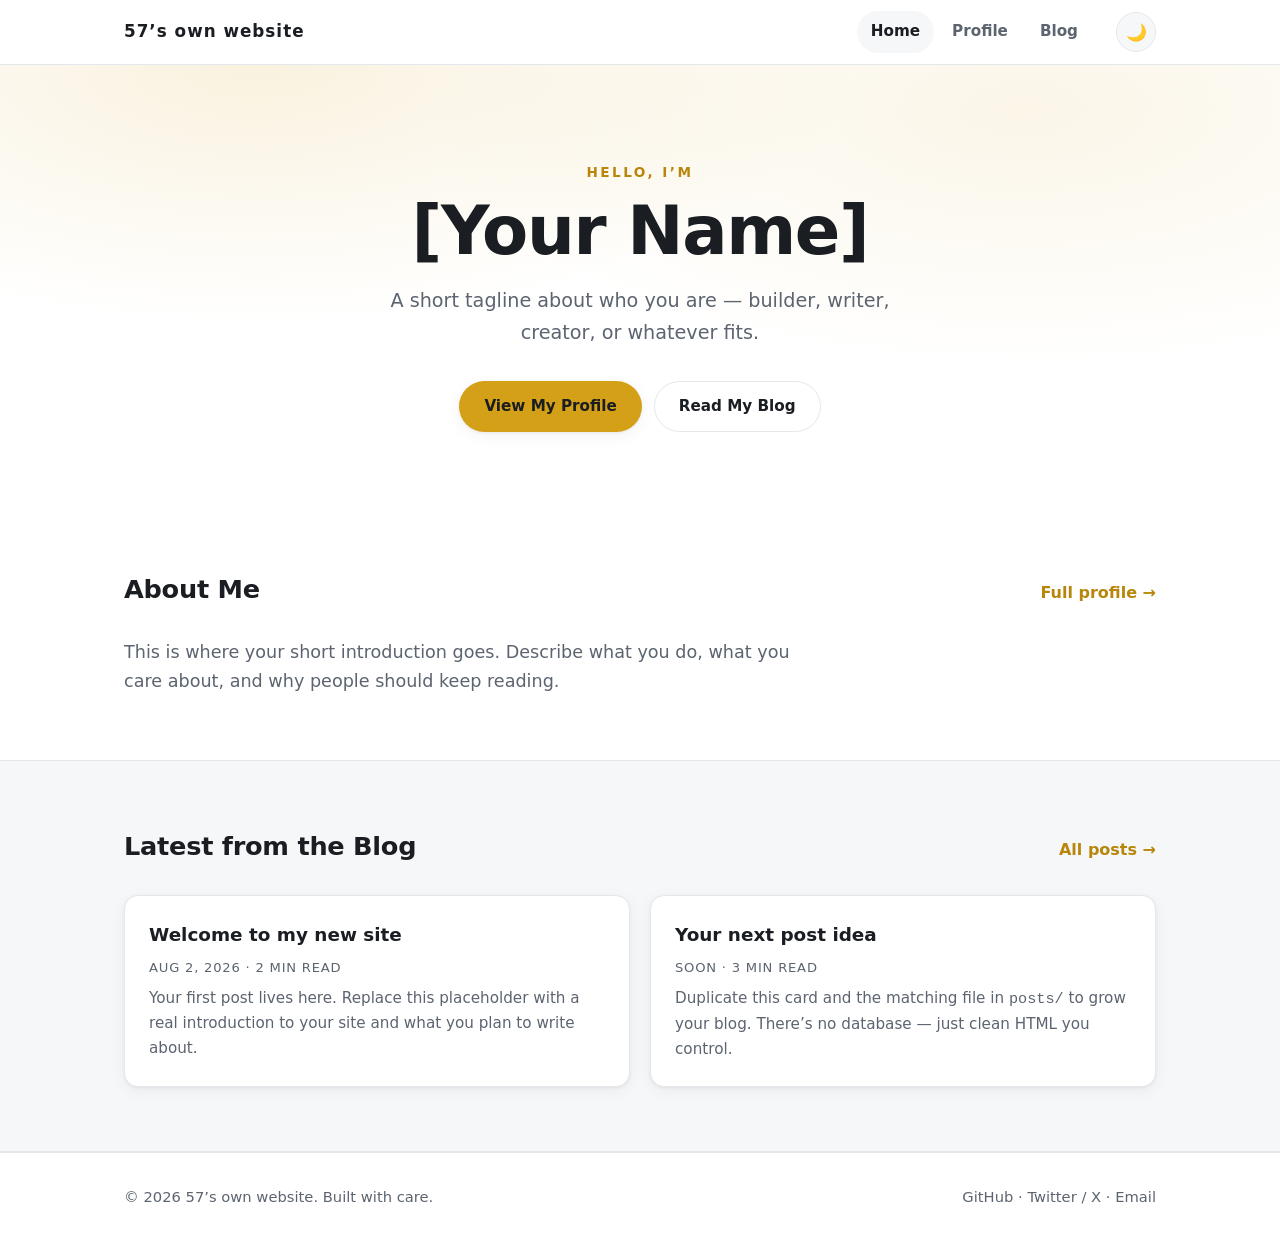
==== index.html @ 5bbd9ca9 "Initial site scaffold" ====
﻿<!DOCTYPE html>
<html lang="en">
<head>
  <meta charset="UTF-8">
  <meta name="viewport" content="width=device-width, initial-scale=1.0">
  <meta name="description" content="57&rsquo;s own website — profile and blog of [Your Name].">
  <title>57&rsquo;s own website — Home</title>
  <link rel="stylesheet" href="assets/css/style.css">
  <link rel="icon" href="data:image/svg+xml,<svg xmlns='http://www.w3.org/2000/svg' viewBox='0 0 100 100'><text y='.9em' font-size='90'>57</text></svg>">
</head>
<body>
  <header class="site-header">
    <div class="container nav-wrap">
      <a class="brand" href="index.html">57&rsquo;s own website</a>
      <button class="nav-toggle" aria-label="Toggle menu" aria-expanded="false">☰</button>
      <nav class="site-nav" aria-label="Main navigation">
        <a href="index.html" class="active">Home</a>
        <a href="profile.html">Profile</a>
        <a href="blog.html">Blog</a>
      </nav>
      <button class="theme-toggle" aria-label="Toggle dark mode">🌙</button>
    </div>
  </header>

  <main>
    <section class="hero">
      <div class="container">
        <p class="hero-kicker">Hello, I&rsquo;m</p>
        <h1>[Your Name]</h1>
        <p class="hero-tagline">A short tagline about who you are — builder, writer, creator, or whatever fits.</p>
        <div class="hero-actions">
          <a class="btn btn-primary" href="profile.html">View My Profile</a>
          <a class="btn btn-outline" href="blog.html">Read My Blog</a>
        </div>
      </div>
    </section>

    <section class="section">
      <div class="container">
        <div class="section-head">
          <h2>About Me</h2>
          <a class="text-link" href="profile.html">Full profile &rarr;</a>
        </div>
        <p class="lead">This is where your short introduction goes. Describe what you do, what you care about, and why people should keep reading.</p>
      </div>
    </section>

    <section class="section section-alt">
      <div class="container">
        <div class="section-head">
          <h2>Latest from the Blog</h2>
          <a class="text-link" href="blog.html">All posts &rarr;</a>
        </div>
        <div class="card-grid">
          <article class="card">
            <h3><a href="posts/welcome.html">Welcome to my new site</a></h3>
            <p class="card-meta">Aug 2, 2026 · 2 min read</p>
            <p>Your first post lives here. Replace this placeholder with a real introduction to your site and what you plan to write about.</p>
          </article>
          <article class="card">
            <h3>Your next post idea</h3>
            <p class="card-meta">Soon · 3 min read</p>
            <p>Duplicate this card and the matching file in <code>posts/</code> to grow your blog. There&rsquo;s no database — just clean HTML you control.</p>
          </article>
        </div>
      </div>
    </section>
  </main>

  <footer class="site-footer">
    <div class="container">
      <p>&copy; <span id="year"></span> 57&rsquo;s own website. Built with care.</p>
      <p class="footer-links">
        <a href="#">GitHub</a> · <a href="#">Twitter / X</a> · <a href="mailto:you@example.com">Email</a>
      </p>
    </div>
  </footer>

  <script src="assets/js/main.js"></script>
</body>
</html>
---- assets/css/style.css ----
﻿/* ============ Design tokens ============ */
:root {
  --bg: #ffffff;
  --bg-alt: #f6f7f9;
  --surface: #ffffff;
  --text: #1a1d21;
  --muted: #5c6470;
  --border: #e4e7eb;
  --accent: #d4a017;
  --accent-strong: #b8860b;
  --shadow: 0 1px 3px rgba(0, 0, 0, 0.06), 0 4px 16px rgba(0, 0, 0, 0.05);
  --radius: 14px;
  --font: "Segoe UI", system-ui, -apple-system, "Helvetica Neue", Arial, sans-serif;
  --content-width: 1080px;
}

[data-theme="dark"] {
  --bg: #0f1115;
  --bg-alt: #161a20;
  --surface: #1a1f26;
  --text: #e8eaed;
  --muted: #9aa3ad;
  --border: #2a3038;
  --shadow: 0 1px 3px rgba(0, 0, 0, 0.4), 0 4px 16px rgba(0, 0, 0, 0.3);
}

/* ============ Base ============ */
* { box-sizing: border-box; margin: 0; padding: 0; }

html { scroll-behavior: smooth; }

body {
  font-family: var(--font);
  background: var(--bg);
  color: var(--text);
  line-height: 1.65;
  transition: background 0.25s ease, color 0.25s ease;
}

img { max-width: 100%; display: block; }

a { color: var(--accent-strong); text-decoration: none; }
a:hover { text-decoration: underline; }

.container {
  max-width: var(--content-width);
  margin: 0 auto;
  padding: 0 24px;
}

/* ============ Header & nav ============ */
.site-header {
  position: sticky;
  top: 0;
  z-index: 50;
  background: color-mix(in srgb, var(--bg) 88%, transparent);
  backdrop-filter: blur(10px);
  border-bottom: 1px solid var(--border);
}

.nav-wrap {
  display: flex;
  align-items: center;
  gap: 24px;
  height: 64px;
}

.brand {
  font-weight: 800;
  font-size: 1.05rem;
  letter-spacing: 0.06em;
  color: var(--text);
}
.brand:hover { text-decoration: none; opacity: 0.85; }

.site-nav {
  display: flex;
  gap: 4px;
  margin-left: auto;
}

.site-nav a {
  color: var(--muted);
  font-weight: 600;
  font-size: 0.95rem;
  padding: 8px 14px;
  border-radius: 999px;
}
.site-nav a:hover { color: var(--text); text-decoration: none; background: var(--bg-alt); }
.site-nav a.active { color: var(--text); background: var(--bg-alt); }

.theme-toggle, .nav-toggle {
  background: var(--bg-alt);
  border: 1px solid var(--border);
  color: var(--text);
  border-radius: 999px;
  width: 40px;
  height: 40px;
  font-size: 1.05rem;
  cursor: pointer;
  display: grid;
  place-items: center;
  transition: transform 0.15s ease;
}
.theme-toggle:hover, .nav-toggle:hover { transform: scale(1.06); }

.nav-toggle { display: none; }

/* ============ Hero & page heroes ============ */
.hero {
  padding: 96px 0 72px;
  text-align: center;
  background:
    radial-gradient(600px 260px at 20% 0%, color-mix(in srgb, var(--accent) 14%, transparent), transparent),
    radial-gradient(600px 260px at 80% 10%, color-mix(in srgb, var(--accent) 10%, transparent), transparent),
    var(--bg);
}

.hero-kicker {
  text-transform: uppercase;
  letter-spacing: 0.18em;
  font-size: 0.85rem;
  font-weight: 700;
  color: var(--accent-strong);
  margin-bottom: 12px;
}

.hero h1 { font-size: clamp(2.6rem, 7vw, 4.2rem); line-height: 1.1; letter-spacing: -0.02em; }
.hero-tagline {
  max-width: 560px;
  margin: 16px auto 32px;
  font-size: 1.2rem;
  color: var(--muted);
}

.hero-actions { display: flex; gap: 12px; justify-content: center; flex-wrap: wrap; }

.page-hero {
  padding: 72px 0 40px;
  background: var(--bg-alt);
  border-bottom: 1px solid var(--border);
}
.page-hero h1 { font-size: clamp(2rem, 5vw, 3rem); letter-spacing: -0.02em; }
.page-hero .lead { max-width: 620px; margin-top: 8px; color: var(--muted); }

/* ============ Buttons ============ */
.btn {
  display: inline-block;
  padding: 12px 24px;
  border-radius: 999px;
  font-weight: 700;
  font-size: 0.95rem;
  border: 1px solid transparent;
  transition: transform 0.15s ease, box-shadow 0.15s ease;
}
.btn:hover { text-decoration: none; transform: translateY(-1px); }

.btn-primary { background: var(--accent); color: #1a1d21; box-shadow: var(--shadow); }
.btn-primary:hover { box-shadow: 0 6px 20px color-mix(in srgb, var(--accent) 40%, transparent); }

.btn-outline { border-color: var(--border); color: var(--text); background: var(--surface); }
.btn-outline:hover { border-color: var(--muted); }

/* ============ Sections & cards ============ */
.section { padding: 64px 0; }
.section-alt { background: var(--bg-alt); border-top: 1px solid var(--border); border-bottom: 1px solid var(--border); }

.section-head {
  display: flex;
  align-items: baseline;
  justify-content: space-between;
  gap: 16px;
  margin-bottom: 28px;
}
.section-head h2 { font-size: 1.6rem; letter-spacing: -0.01em; }

.lead { font-size: 1.1rem; color: var(--muted); max-width: 680px; }
.muted { color: var(--muted); }

.text-link { font-weight: 600; }
.text-link:hover { text-decoration: underline; }

.card-grid {
  display: grid;
  grid-template-columns: repeat(auto-fit, minmax(280px, 1fr));
  gap: 20px;
}

.card {
  background: var(--surface);
  border: 1px solid var(--border);
  border-radius: var(--radius);
  padding: 24px;
  box-shadow: var(--shadow);
  transition: transform 0.15s ease, box-shadow 0.15s ease;
}
.card:hover { transform: translateY(-2px); box-shadow: 0 8px 24px rgba(0, 0, 0, 0.08); }
.card h3 { font-size: 1.15rem; margin-bottom: 6px; }
.card h3 a { color: var(--text); }
.card h3 a:hover { text-decoration: none; color: var(--accent-strong); }
.card p { color: var(--muted); font-size: 0.95rem; }

.card-meta {
  font-size: 0.82rem !important;
  text-transform: uppercase;
  letter-spacing: 0.06em;
  color: var(--muted) !important;
  margin-bottom: 8px;
}

/* ============ Profile page ============ */
.profile-grid {
  display: grid;
  grid-template-columns: 300px 1fr;
  gap: 40px;
  align-items: start;
}

.profile-card {
  position: sticky;
  top: 88px;
  background: var(--surface);
  border: 1px solid var(--border);
  border-radius: var(--radius);
  box-shadow: var(--shadow);
  padding: 28px;
  text-align: center;
}

.avatar {
  width: 96px;
  height: 96px;
  margin: 0 auto 16px;
  border-radius: 50%;
  background: linear-gradient(135deg, var(--accent), var(--accent-strong));
  color: #1a1d21;
  font-size: 2rem;
  font-weight: 800;
  display: grid;
  place-items: center;
}

.profile-card h2 { font-size: 1.35rem; }
.profile-card hr { border: none; border-top: 1px solid var(--border); margin: 20px 0; }
.profile-card h3 { font-size: 0.95rem; margin-bottom: 10px; text-align: left; }

.link-list { list-style: none; text-align: left; }
.link-list li { padding: 4px 0; font-size: 0.95rem; }

.profile-main h2 { font-size: 1.5rem; margin: 36px 0 14px; letter-spacing: -0.01em; }
.profile-main h2:first-child { margin-top: 0; }
.profile-main p { color: var(--muted); margin-bottom: 12px; }
.profile-main .card p { margin-bottom: 0; }

.timeline { list-style: none; border-left: 2px solid var(--border); padding-left: 24px; }
.timeline li { position: relative; margin-bottom: 28px; }
.timeline li::before {
  content: "";
  position: absolute;
  left: -31px;
  top: 6px;
  width: 12px;
  height: 12px;
  border-radius: 50%;
  background: var(--accent);
  border: 2px solid var(--bg);
}

/* ============ Blog listing ============ */
.post-list { display: flex; flex-direction: column; gap: 20px; max-width: 760px; }
.post-list .card h2 { font-size: 1.35rem; margin-bottom: 6px; }
.post-list .card h2 a { color: var(--text); }
.post-list .card h2 a:hover { color: var(--accent-strong); text-decoration: none; }
.post-list .card p { margin-bottom: 12px; }
.post-list code { background: var(--bg-alt); padding: 2px 6px; border-radius: 6px; font-size: 0.9em; }

/* ============ Post page ============ */
.post { padding: 56px 0 80px; }
.post-container { max-width: 720px; }
.post-header { margin-bottom: 32px; }
.post-header h1 { font-size: clamp(1.9rem, 4.5vw, 2.6rem); letter-spacing: -0.02em; line-height: 1.2; }
.post h2 { font-size: 1.4rem; margin: 36px 0 12px; }
.post p { margin-bottom: 16px; color: var(--muted); }
.post a { font-weight: 600; }
.post ol, .post ul { margin: 0 0 16px 24px; color: var(--muted); }
.post li { margin-bottom: 6px; }
.post blockquote {
  border-left: 4px solid var(--accent);
  background: var(--bg-alt);
  padding: 16px 20px;
  border-radius: 0 var(--radius) var(--radius) 0;
  margin: 24px 0;
  font-style: italic;
  color: var(--text);
}
.post pre {
  background: var(--bg-alt);
  border: 1px solid var(--border);
  border-radius: var(--radius);
  padding: 18px 20px;
  overflow-x: auto;
  margin: 16px 0 24px;
}
.post code { font-family: "Cascadia Code", Consolas, monospace; font-size: 0.92em; }
.post p code, .post li code { background: var(--bg-alt); padding: 2px 6px; border-radius: 6px; }
.post hr { border: none; border-top: 1px solid var(--border); margin: 40px 0; }

/* ============ Footer ============ */
.site-footer {
  border-top: 1px solid var(--border);
  padding: 32px 0;
  color: var(--muted);
  font-size: 0.92rem;
}
.site-footer .container { display: flex; justify-content: space-between; gap: 12px; flex-wrap: wrap; }
.footer-links a { color: var(--muted); }
.footer-links a:hover { color: var(--text); }

/* ============ Responsive ============ */
@media (max-width: 860px) {
  .profile-grid { grid-template-columns: 1fr; }
  .profile-card { position: static; }

  .nav-toggle { display: grid; margin-left: auto; }

  .site-nav {
    position: absolute;
    top: 64px;
    left: 0;
    right: 0;
    flex-direction: column;
    background: var(--bg);
    border-bottom: 1px solid var(--border);
    padding: 12px 24px 20px;
    gap: 4px;
    display: none;
  }
  .site-nav.open { display: flex; }
  .site-nav a { border-radius: 10px; }

  .nav-wrap { flex-wrap: wrap; }
  .theme-toggle { order: -1; }
}

@media (prefers-reduced-motion: reduce) {
  html { scroll-behavior: auto; }
  * { transition: none !important; }
}
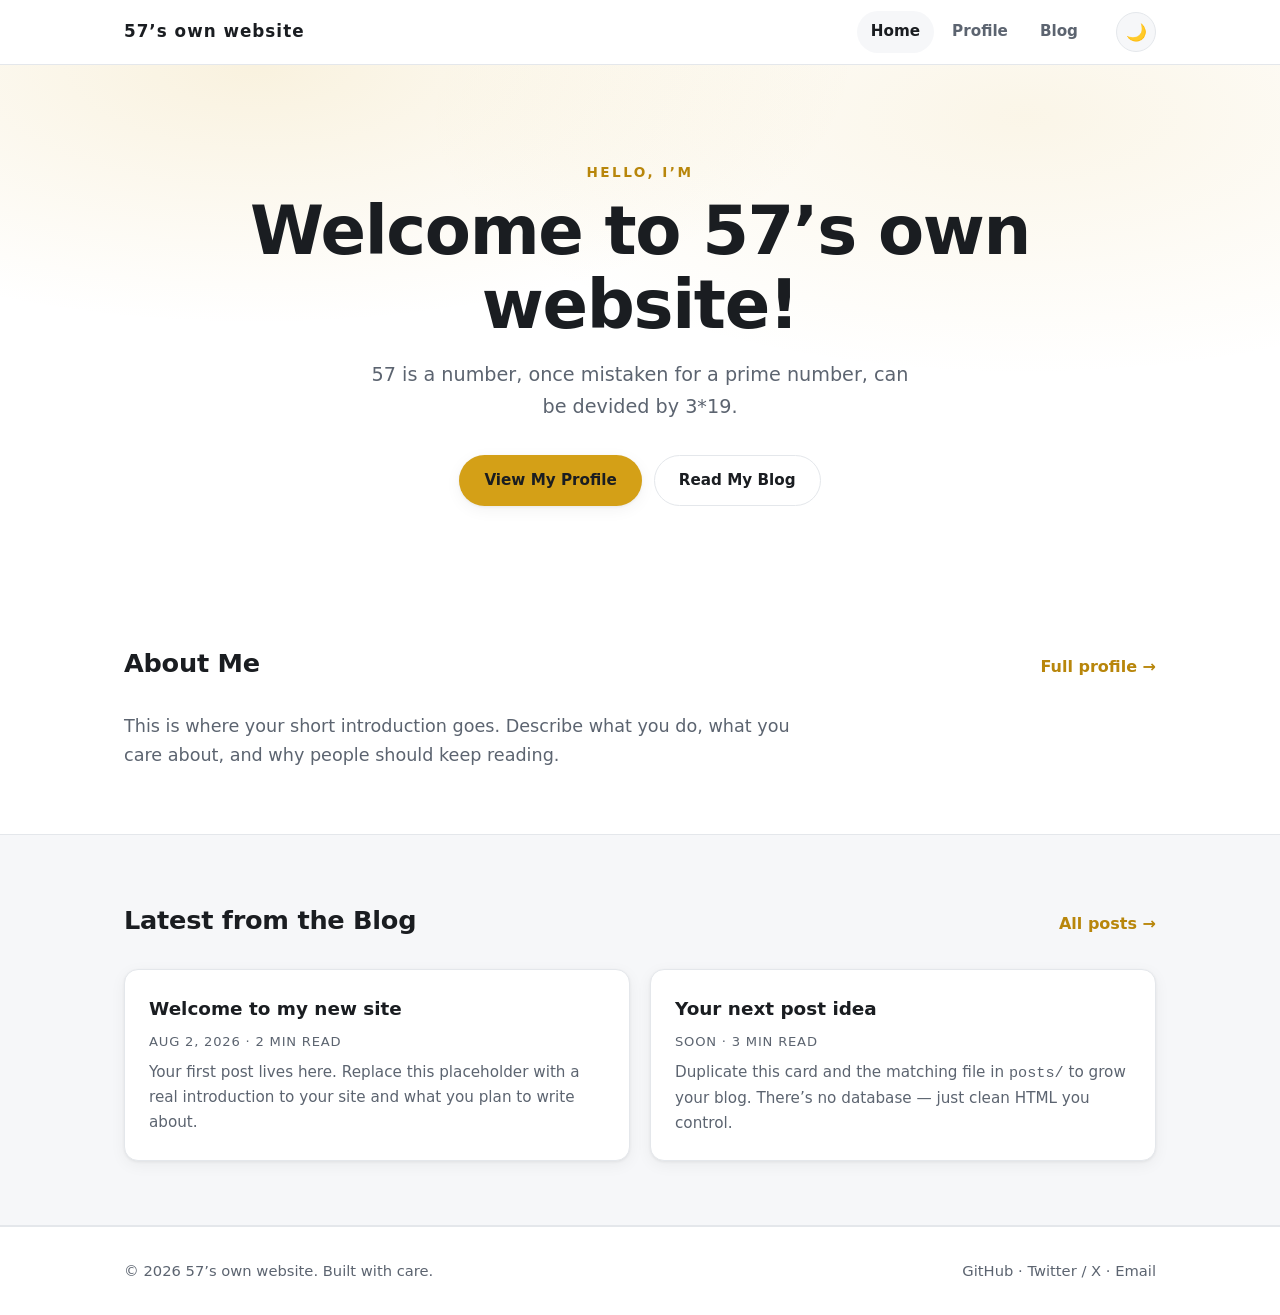
==== commit 3aa03721: "Update hero title and tagline" ====
--- a/index.html
+++ b/index.html
@@ -26,8 +26,8 @@
     <section class="hero">
       <div class="container">
         <p class="hero-kicker">Hello, I&rsquo;m</p>
-        <h1>[Your Name]</h1>
-        <p class="hero-tagline">A short tagline about who you are — builder, writer, creator, or whatever fits.</p>
+        <h1>Welcome to 57&rsquo;s own website!</h1>
+        <p class="hero-tagline">57 is a number, once mistaken for a prime number, can be devided by 3*19.</p>
         <div class="hero-actions">
           <a class="btn btn-primary" href="profile.html">View My Profile</a>
           <a class="btn btn-outline" href="blog.html">Read My Blog</a>
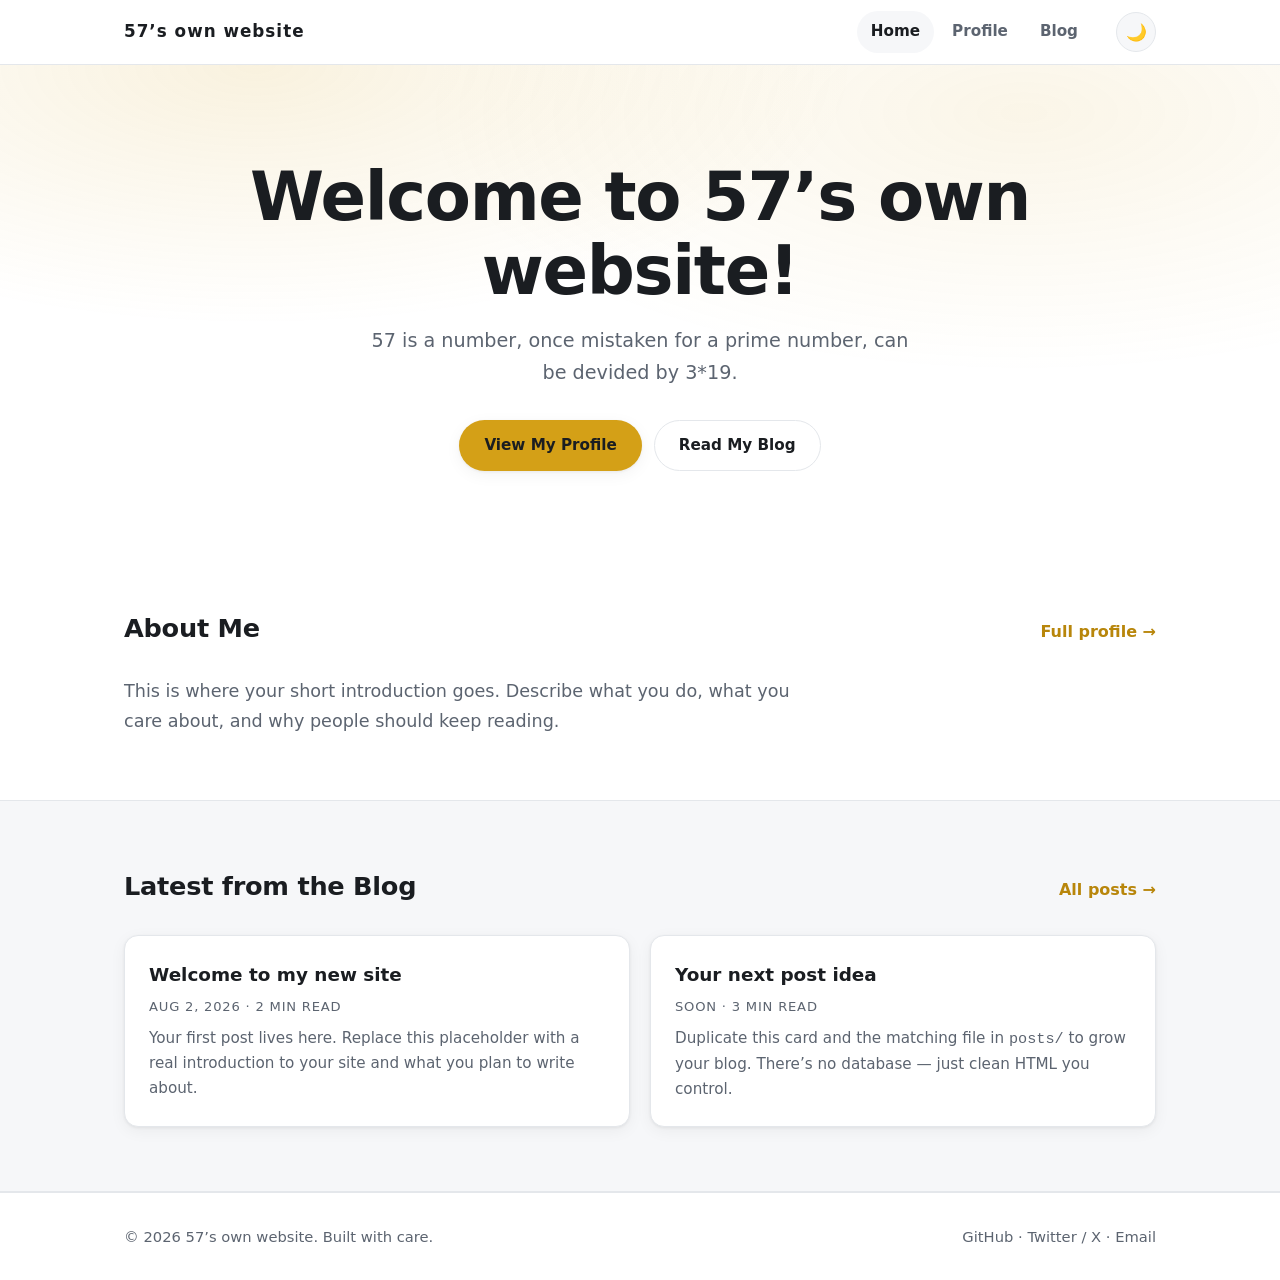
==== commit 80d00757: "Remove hero kicker text" ====
--- a/index.html
+++ b/index.html
@@ -25,7 +25,6 @@
   <main>
     <section class="hero">
       <div class="container">
-        <p class="hero-kicker">Hello, I&rsquo;m</p>
         <h1>Welcome to 57&rsquo;s own website!</h1>
         <p class="hero-tagline">57 is a number, once mistaken for a prime number, can be devided by 3*19.</p>
         <div class="hero-actions">
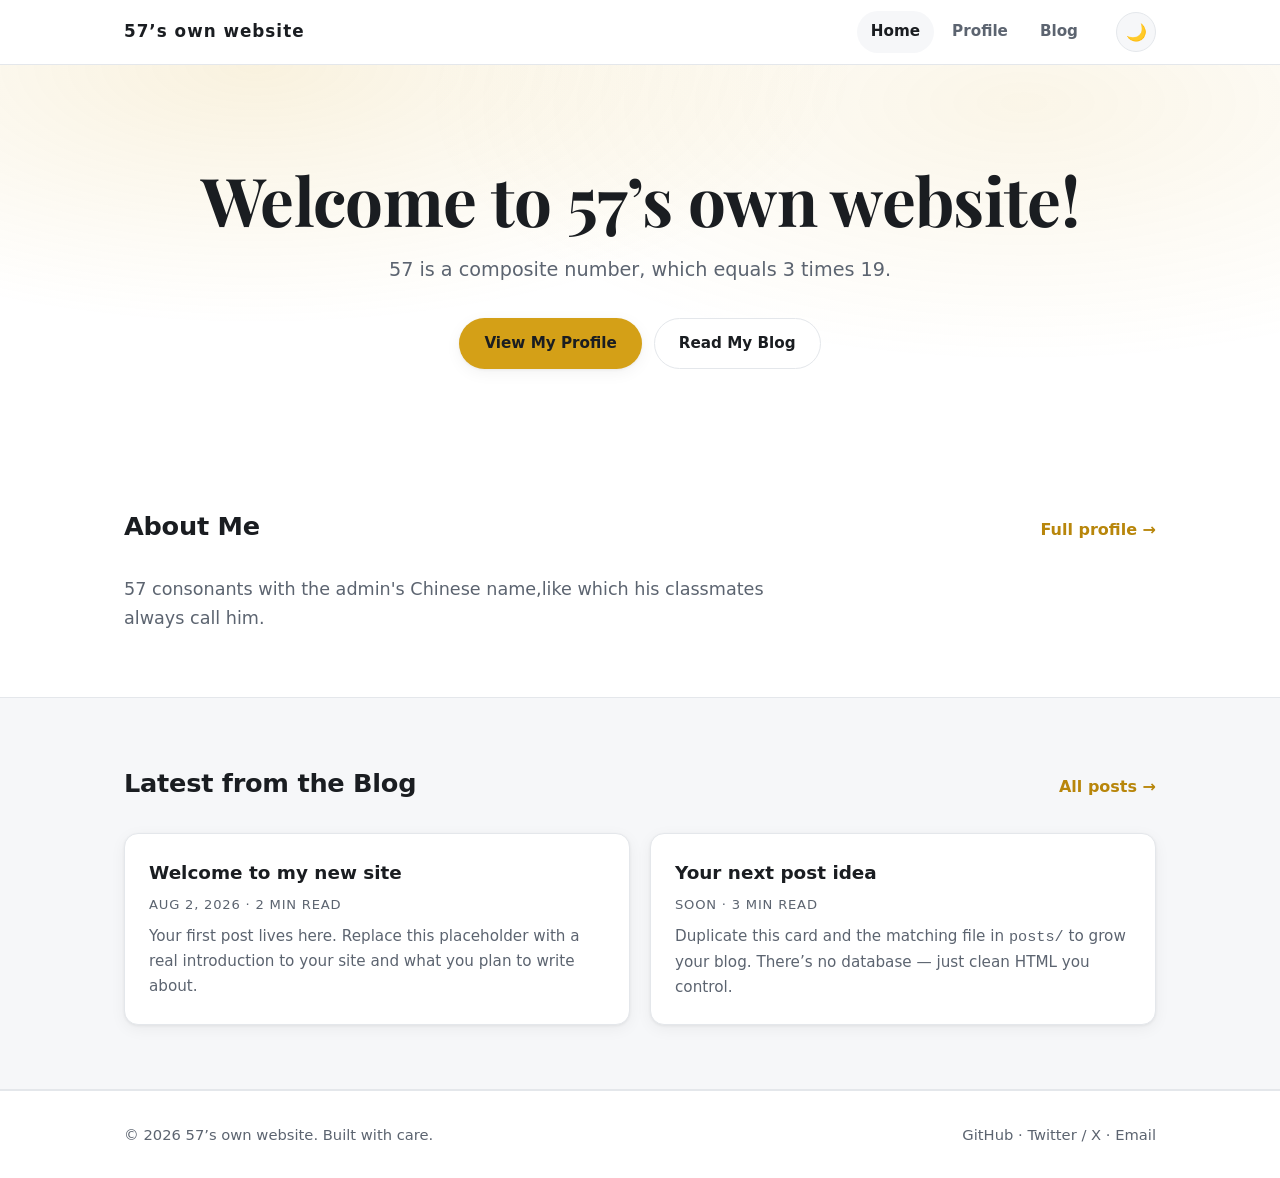
==== commit dbf94956: "Update hero tagline and introduction text" ====
--- a/index.html
+++ b/index.html
@@ -26,7 +26,7 @@
     <section class="hero">
       <div class="container">
         <h1>Welcome to 57&rsquo;s own website!</h1>
-        <p class="hero-tagline">57 is a number, once mistaken for a prime number, can be devided by 3*19.</p>
+        <p class="hero-tagline">57 is a composite number, which equals 3 times 19.</p>
         <div class="hero-actions">
           <a class="btn btn-primary" href="profile.html">View My Profile</a>
           <a class="btn btn-outline" href="blog.html">Read My Blog</a>
@@ -40,7 +40,7 @@
           <h2>About Me</h2>
           <a class="text-link" href="profile.html">Full profile &rarr;</a>
         </div>
-        <p class="lead">This is where your short introduction goes. Describe what you do, what you care about, and why people should keep reading.</p>
+        <p class="lead">57 consonants with the admin's Chinese name,like which his classmates always call him.</p>
       </div>
     </section>
 
--- a/assets/css/style.css
+++ b/assets/css/style.css
@@ -11,7 +11,24 @@
   --shadow: 0 1px 3px rgba(0, 0, 0, 0.06), 0 4px 16px rgba(0, 0, 0, 0.05);
   --radius: 14px;
   --font: "Segoe UI", system-ui, -apple-system, "Helvetica Neue", Arial, sans-serif;
+  --font-serif: "Playfair Display", Georgia, "Times New Roman", serif;
   --content-width: 1080px;
+}
+
+@font-face {
+  font-family: "Playfair Display";
+  font-style: normal;
+  font-weight: 700;
+  font-display: swap;
+  src: url("../fonts/playfair-display-v40-latin-700.woff2") format("woff2");
+}
+
+@font-face {
+  font-family: "Playfair Display";
+  font-style: normal;
+  font-weight: 900;
+  font-display: swap;
+  src: url("../fonts/playfair-display-v40-latin-900.woff2") format("woff2");
 }
 
 [data-theme="dark"] {
@@ -125,7 +142,7 @@
   margin-bottom: 12px;
 }
 
-.hero h1 { font-size: clamp(2.6rem, 7vw, 4.2rem); line-height: 1.1; letter-spacing: -0.02em; }
+.hero h1 { font-family: var(--font-serif); font-weight: 700; font-size: clamp(2.6rem, 7vw, 4.2rem); line-height: 1.15; letter-spacing: -0.01em; }
 .hero-tagline {
   max-width: 560px;
   margin: 16px auto 32px;
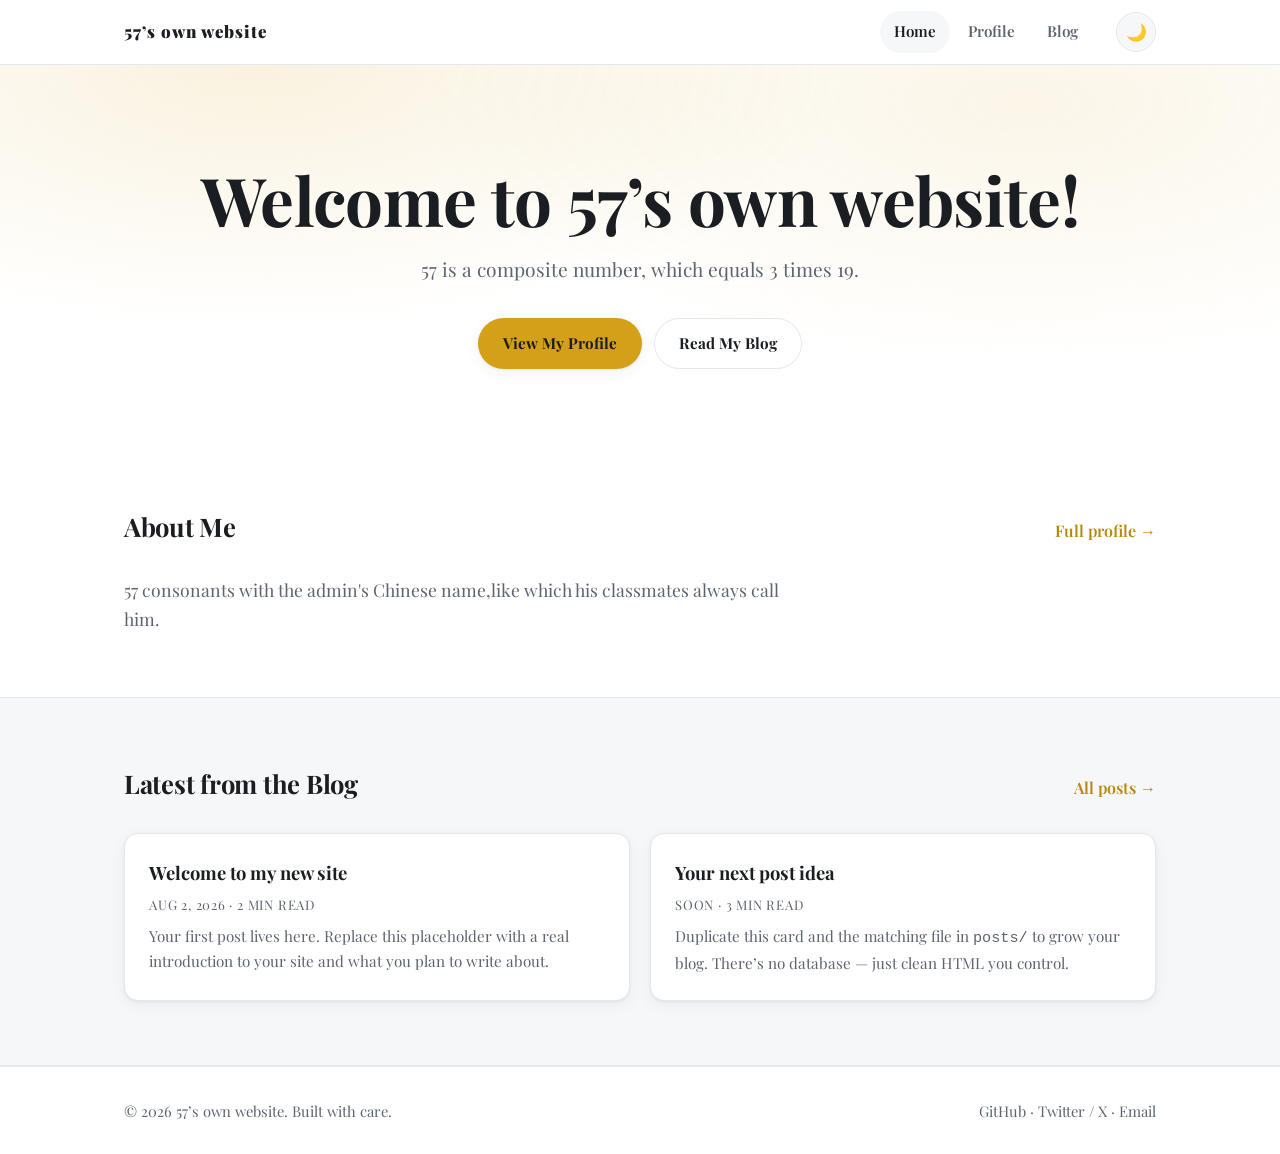
==== commit 135c8cb3: "Add admin panel with Cloudflare Worker CMS backend" ====
--- a/index.html
+++ b/index.html
@@ -11,7 +11,7 @@
 <body>
   <header class="site-header">
     <div class="container nav-wrap">
-      <a class="brand" href="index.html">57&rsquo;s own website</a>
+      <a class="brand" href="index.html"><!-- CMS:site.brand -->57&rsquo;s own website<!-- /CMS:site.brand --></a>
       <button class="nav-toggle" aria-label="Toggle menu" aria-expanded="false">☰</button>
       <nav class="site-nav" aria-label="Main navigation">
         <a href="index.html" class="active">Home</a>
@@ -25,8 +25,8 @@
   <main>
     <section class="hero">
       <div class="container">
-        <h1>Welcome to 57&rsquo;s own website!</h1>
-        <p class="hero-tagline">57 is a composite number, which equals 3 times 19.</p>
+        <h1><!-- CMS:home.hero.title -->Welcome to 57&rsquo;s own website!<!-- /CMS:home.hero.title --></h1>
+        <p class="hero-tagline"><!-- CMS:home.hero.tagline -->57 is a composite number, which equals 3 times 19.<!-- /CMS:home.hero.tagline --></p>
         <div class="hero-actions">
           <a class="btn btn-primary" href="profile.html">View My Profile</a>
           <a class="btn btn-outline" href="blog.html">Read My Blog</a>
@@ -37,20 +37,20 @@
     <section class="section">
       <div class="container">
         <div class="section-head">
-          <h2>About Me</h2>
+          <h2><!-- CMS:home.about.heading -->About Me<!-- /CMS:home.about.heading --></h2>
           <a class="text-link" href="profile.html">Full profile &rarr;</a>
         </div>
-        <p class="lead">57 consonants with the admin's Chinese name,like which his classmates always call him.</p>
+        <p class="lead"><!-- CMS:home.about.body -->57 consonants with the admin's Chinese name,like which his classmates always call him.<!-- /CMS:home.about.body --></p>
       </div>
     </section>
 
     <section class="section section-alt">
       <div class="container">
         <div class="section-head">
-          <h2>Latest from the Blog</h2>
+          <h2><!-- CMS:home.latest.heading -->Latest from the Blog<!-- /CMS:home.latest.heading --></h2>
           <a class="text-link" href="blog.html">All posts &rarr;</a>
         </div>
-        <div class="card-grid">
+        <!-- CMS:home.latest --><div class="card-grid">
           <article class="card">
             <h3><a href="posts/welcome.html">Welcome to my new site</a></h3>
             <p class="card-meta">Aug 2, 2026 · 2 min read</p>
@@ -61,17 +61,17 @@
             <p class="card-meta">Soon · 3 min read</p>
             <p>Duplicate this card and the matching file in <code>posts/</code> to grow your blog. There&rsquo;s no database — just clean HTML you control.</p>
           </article>
-        </div>
+        </div><!-- /CMS:home.latest -->
       </div>
     </section>
   </main>
 
   <footer class="site-footer">
     <div class="container">
-      <p>&copy; <span id="year"></span> 57&rsquo;s own website. Built with care.</p>
-      <p class="footer-links">
+      <p><!-- CMS:site.footer.text -->&copy; <span id="year"></span> 57&rsquo;s own website. Built with care.<!-- /CMS:site.footer.text --></p>
+      <p class="footer-links"><!-- CMS:site.footer.links -->
         <a href="#">GitHub</a> · <a href="#">Twitter / X</a> · <a href="mailto:you@example.com">Email</a>
-      </p>
+      <!-- /CMS:site.footer.links --></p>
     </div>
   </footer>
 
--- a/assets/css/style.css
+++ b/assets/css/style.css
@@ -10,7 +10,7 @@
   --accent-strong: #b8860b;
   --shadow: 0 1px 3px rgba(0, 0, 0, 0.06), 0 4px 16px rgba(0, 0, 0, 0.05);
   --radius: 14px;
-  --font: "Segoe UI", system-ui, -apple-system, "Helvetica Neue", Arial, sans-serif;
+  --font: "Playfair Display", Georgia, "Times New Roman", serif;
   --font-serif: "Playfair Display", Georgia, "Times New Roman", serif;
   --content-width: 1080px;
 }
@@ -29,6 +29,30 @@
   font-weight: 900;
   font-display: swap;
   src: url("../fonts/playfair-display-v40-latin-900.woff2") format("woff2");
+}
+
+@font-face {
+  font-family: "Playfair Display";
+  font-style: normal;
+  font-weight: 400;
+  font-display: swap;
+  src: url("../fonts/playfair-display-v40-latin-regular.woff2") format("woff2");
+}
+
+@font-face {
+  font-family: "Playfair Display";
+  font-style: normal;
+  font-weight: 600;
+  font-display: swap;
+  src: url("../fonts/playfair-display-v40-latin-600.woff2") format("woff2");
+}
+
+@font-face {
+  font-family: "Playfair Display";
+  font-style: italic;
+  font-weight: 400;
+  font-display: swap;
+  src: url("../fonts/playfair-display-v40-latin-italic.woff2") format("woff2");
 }
 
 [data-theme="dark"] {
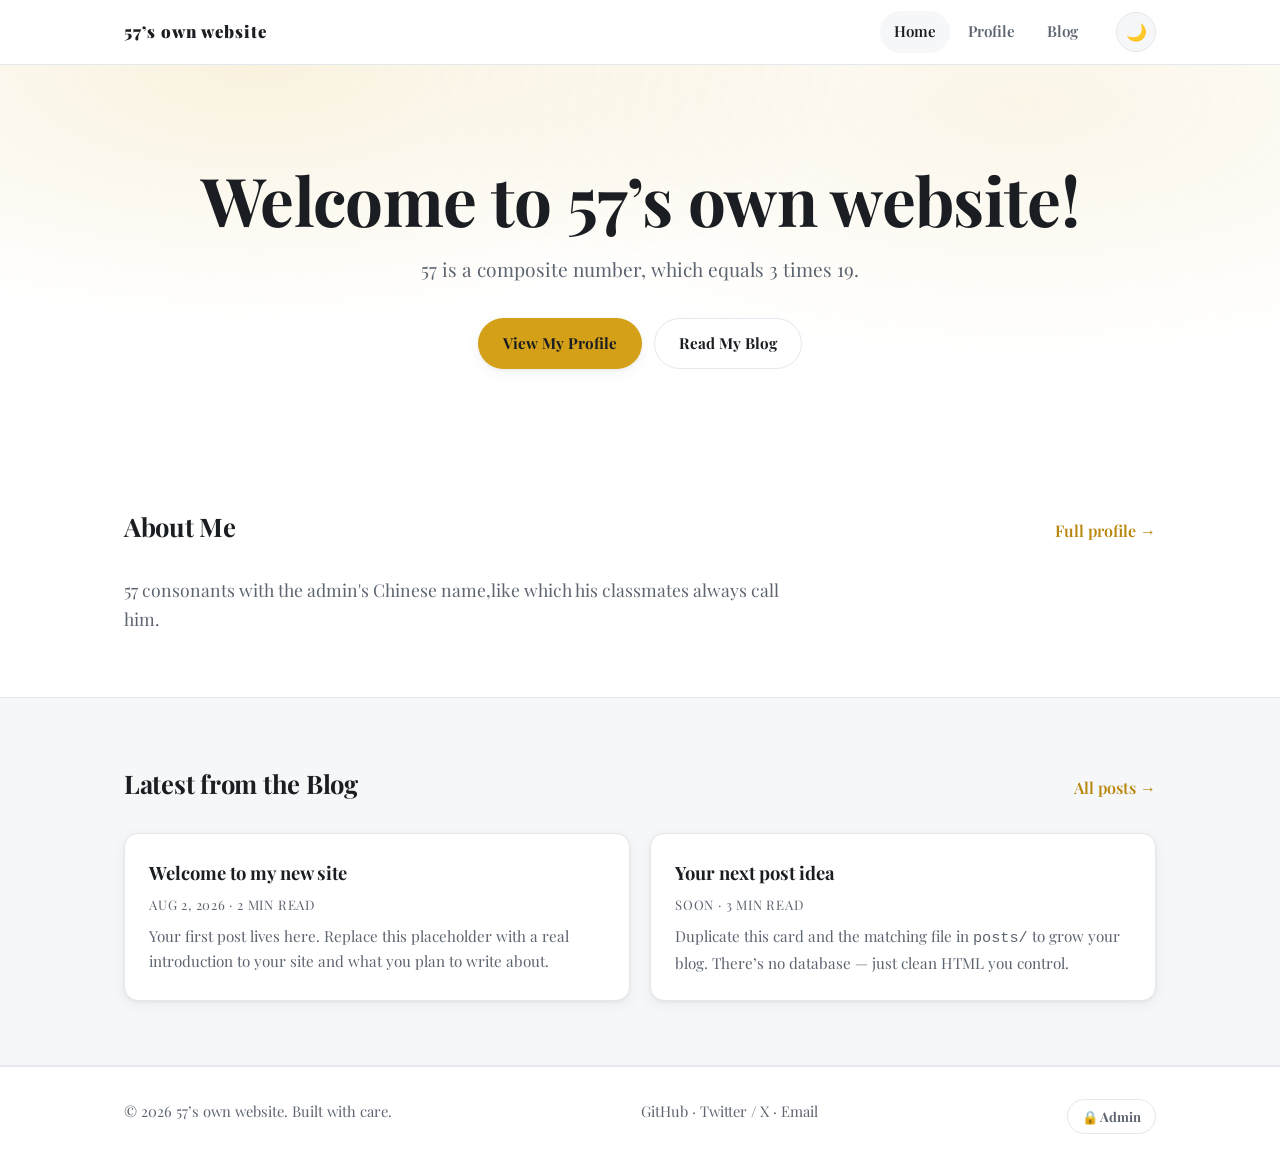
==== commit 00609428: "Add admin entrance button with sign-in popup on homepage" ====
--- a/index.html
+++ b/index.html
@@ -72,9 +72,29 @@
       <p class="footer-links"><!-- CMS:site.footer.links -->
         <a href="#">GitHub</a> · <a href="#">Twitter / X</a> · <a href="mailto:you@example.com">Email</a>
       <!-- /CMS:site.footer.links --></p>
+      <button class="admin-entry" id="admin-entry" type="button">🔒 Admin</button>
     </div>
   </footer>
 
+  <div class="admin-modal" id="admin-modal" hidden>
+    <div class="admin-modal-card" role="dialog" aria-modal="true" aria-labelledby="admin-modal-title">
+      <button class="admin-modal-close" id="admin-modal-close" type="button" aria-label="Close">×</button>
+      <h2 id="admin-modal-title">Admin sign in</h2>
+      <p class="muted">Enter your credentials to open the panel.</p>
+      <form id="admin-entry-form" novalidate>
+        <label class="admin-modal-field">Name
+          <input name="username" autocomplete="username" required>
+        </label>
+        <label class="admin-modal-field">Password
+          <input name="password" type="password" autocomplete="current-password" required>
+        </label>
+        <p class="admin-modal-error" id="admin-modal-error" role="alert"></p>
+        <button class="btn btn-primary" type="submit">Sign in</button>
+      </form>
+    </div>
+  </div>
+
   <script src="assets/js/main.js"></script>
+  <script src="assets/js/admin-entry.js"></script>
 </body>
 </html>
--- a/assets/css/style.css
+++ b/assets/css/style.css
@@ -387,3 +387,114 @@
   html { scroll-behavior: auto; }
   * { transition: none !important; }
 }
+
+/* ============ Admin entrance (homepage) ============ */
+.admin-entry {
+  background: transparent;
+  border: 1px solid var(--border);
+  color: var(--muted);
+  font: inherit;
+  font-size: 0.82rem;
+  font-weight: 700;
+  padding: 6px 14px;
+  border-radius: 999px;
+  cursor: pointer;
+  transition: color 0.15s ease, border-color 0.15s ease;
+}
+
+.admin-entry:hover {
+  color: var(--text);
+  border-color: var(--muted);
+}
+
+.admin-modal {
+  position: fixed;
+  inset: 0;
+  z-index: 100;
+  display: grid;
+  place-items: center;
+  background: rgba(0, 0, 0, 0.45);
+  padding: 24px;
+}
+
+.admin-modal[hidden] {
+  display: none;
+}
+
+.admin-modal-card {
+  width: 100%;
+  max-width: 380px;
+  background: var(--surface);
+  border: 1px solid var(--border);
+  border-radius: var(--radius);
+  box-shadow: var(--shadow);
+  padding: 28px;
+  position: relative;
+  text-align: center;
+}
+
+.admin-modal-close {
+  position: absolute;
+  top: 10px;
+  right: 12px;
+  background: none;
+  border: none;
+  color: var(--muted);
+  font-size: 1.4rem;
+  line-height: 1;
+  cursor: pointer;
+}
+
+.admin-modal-close:hover {
+  color: var(--text);
+}
+
+.admin-modal-card h2 {
+  font-size: 1.5rem;
+  margin-bottom: 4px;
+}
+
+.admin-modal-card .muted {
+  margin-bottom: 16px;
+}
+
+.admin-modal form {
+  text-align: left;
+}
+
+.admin-modal-field {
+  display: block;
+  margin-bottom: 12px;
+  font-weight: 700;
+  font-size: 0.92rem;
+}
+
+.admin-modal-field input {
+  width: 100%;
+  margin-top: 6px;
+  font: inherit;
+  color: var(--text);
+  background: var(--bg);
+  border: 1px solid var(--border);
+  border-radius: 10px;
+  padding: 10px 12px;
+}
+
+.admin-modal-field input:focus {
+  outline: 2px solid color-mix(in srgb, var(--accent) 55%, transparent);
+  outline-offset: 1px;
+  border-color: var(--accent);
+}
+
+.admin-modal .btn {
+  width: 100%;
+  margin-top: 4px;
+}
+
+.admin-modal-error {
+  color: #b3261e;
+  min-height: 1.2em;
+  font-weight: 600;
+  margin-top: 10px;
+  text-align: center;
+}
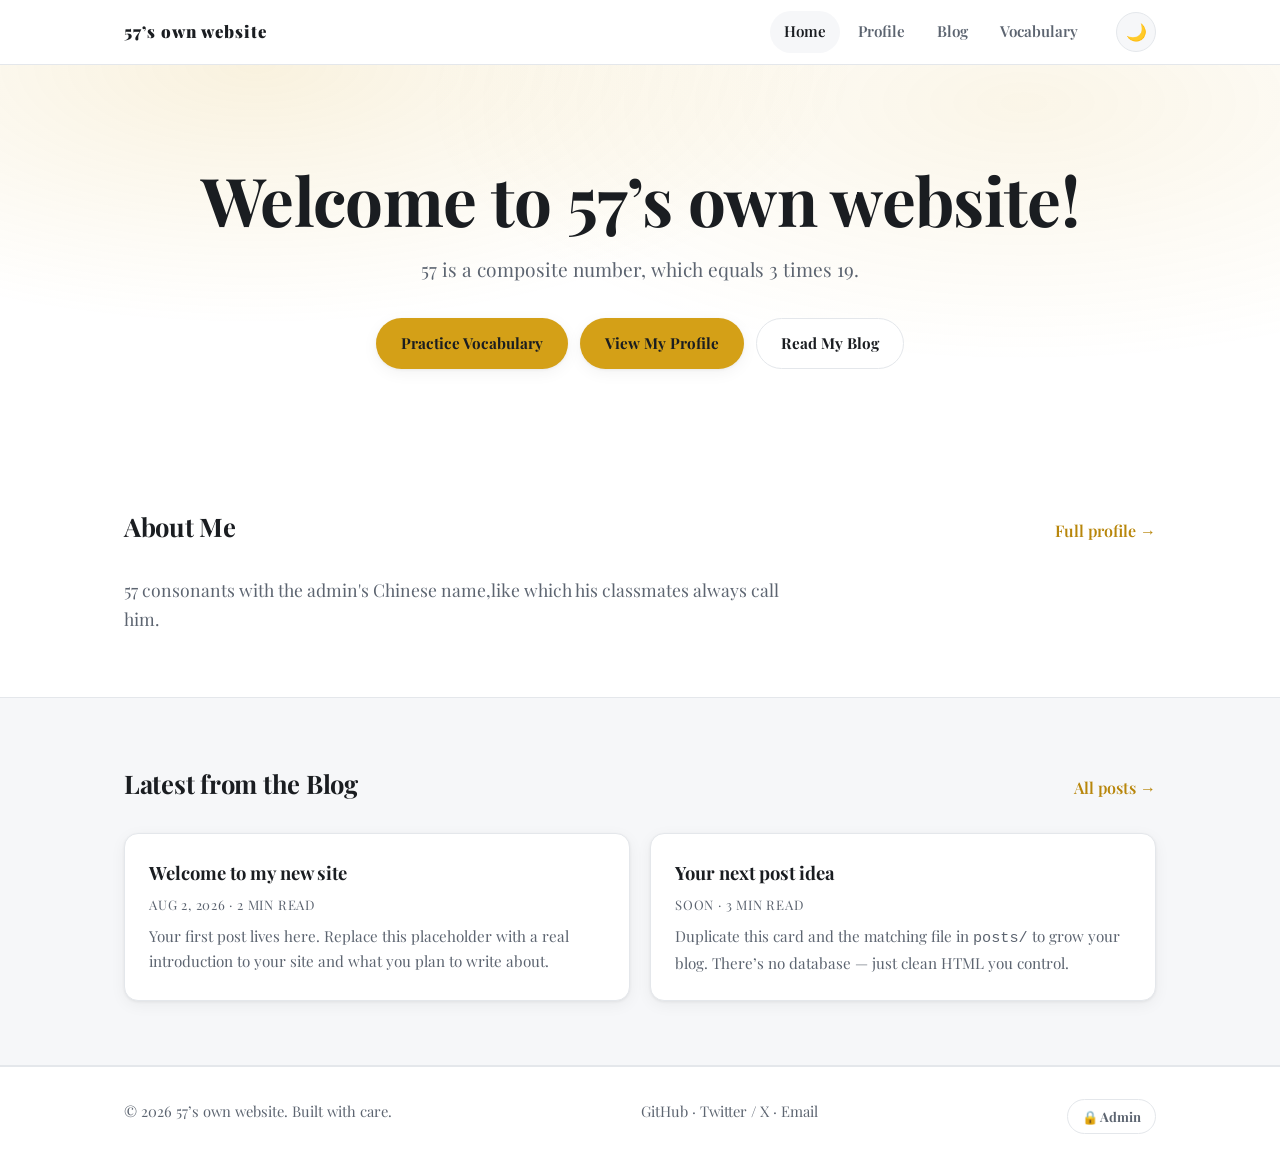
==== commit eeb73f06: "Add vocabulary studio with FSRS recall practice" ====
--- a/index.html
+++ b/index.html
@@ -17,6 +17,7 @@
         <a href="index.html" class="active">Home</a>
         <a href="profile.html">Profile</a>
         <a href="blog.html">Blog</a>
+        <a href="/vocabulary/">Vocabulary</a>
       </nav>
       <button class="theme-toggle" aria-label="Toggle dark mode">🌙</button>
     </div>
@@ -28,6 +29,7 @@
         <h1><!-- CMS:home.hero.title -->Welcome to 57&rsquo;s own website!<!-- /CMS:home.hero.title --></h1>
         <p class="hero-tagline"><!-- CMS:home.hero.tagline -->57 is a composite number, which equals 3 times 19.<!-- /CMS:home.hero.tagline --></p>
         <div class="hero-actions">
+          <a class="btn btn-primary" href="/vocabulary/">Practice Vocabulary</a>
           <a class="btn btn-primary" href="profile.html">View My Profile</a>
           <a class="btn btn-outline" href="blog.html">Read My Blog</a>
         </div>
